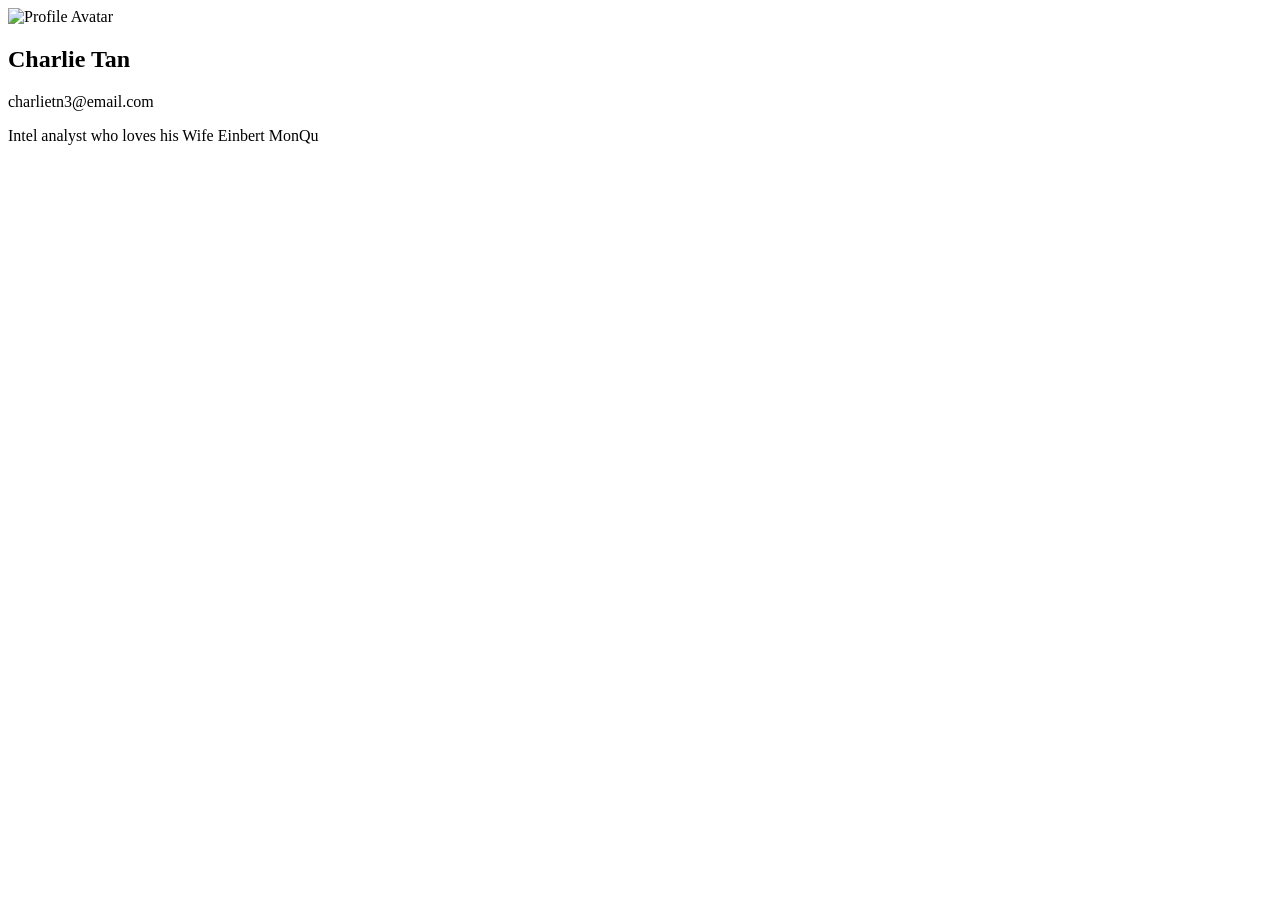
==== profiles/CharlieTan_profile.html @ 90f87e61 "changed names" ====
<!DOCTYPE html>
<html lang="en">
<head>
  <meta charset="UTF-8">
  <title>Profile Card</title>
  <link rel="stylesheet" href="./css/style.css">
</head>
<body>

  <div class="card">
    <img 
      src="./images/avatar.png" 
      alt="Profile Avatar"
      class="avatar"
    >

    <h2 class="name">Charlie Tan</h2>
    <p class="username">charlietn3@email.com</p>

    <p class="bio">
      Intel analyst who loves his Wife Einbert MonQu
    </p>
  </div>

</body>
</html>
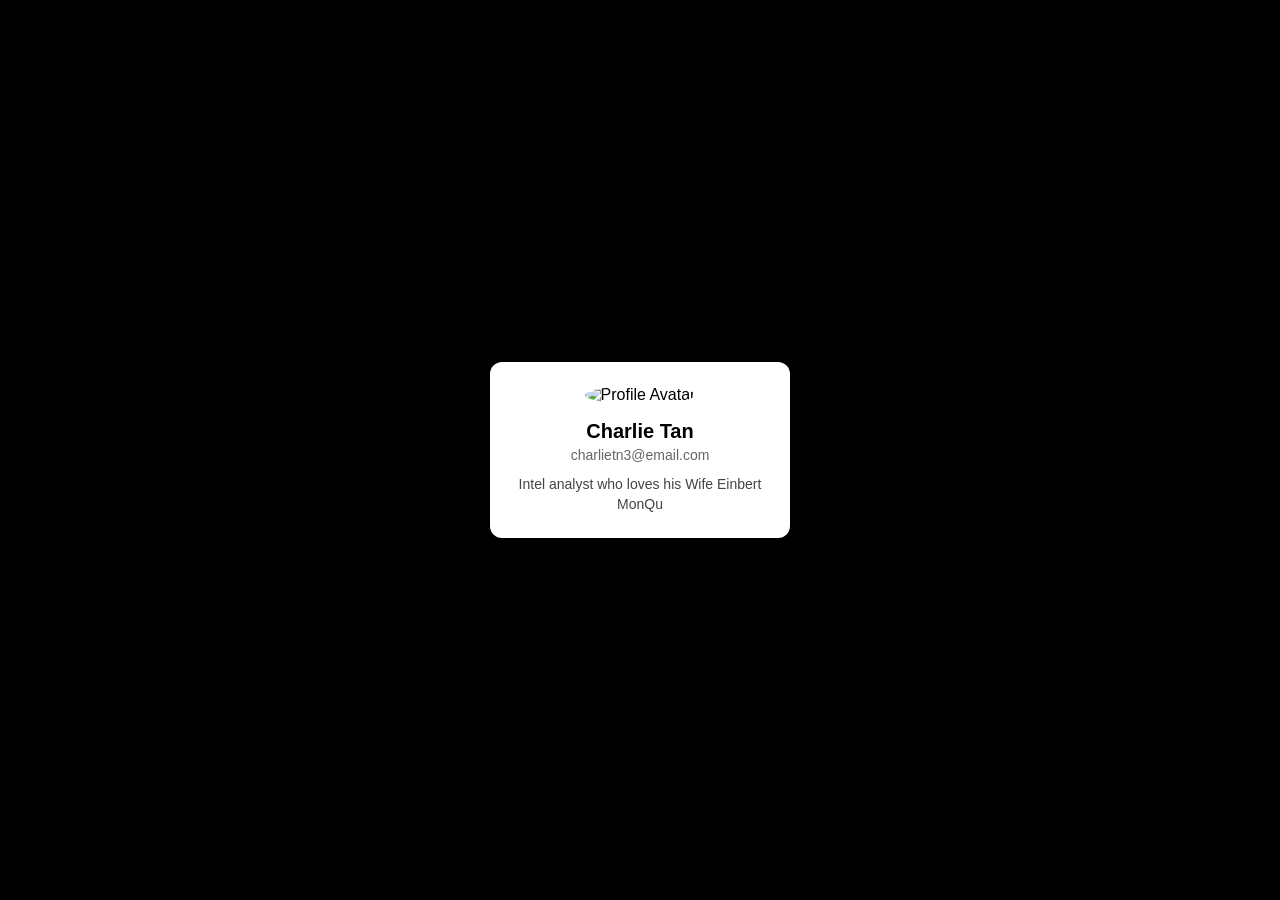
==== commit 079bddea: "reorganization again" ====
--- a/profiles/CharlieTan_profile.html
+++ b/profiles/CharlieTan_profile.html
@@ -3,13 +3,13 @@
 <head>
   <meta charset="UTF-8">
   <title>Profile Card</title>
-  <link rel="stylesheet" href="./css/style.css">
+  <link rel="stylesheet" href="../css/style.css">
 </head>
 <body>
 
   <div class="card">
     <img 
-      src="./images/avatar.png" 
+      src="../images/CharlieTan_avatar.png" 
       alt="Profile Avatar"
       class="avatar"
     >
--- a/css/style.css
+++ b/css/style.css
@@ -0,0 +1,72 @@
+/* default styles */
+* {
+  box-sizing: border-box;
+  margin: 0;
+  padding: 0;
+  font-family: Arial, Helvetica, sans-serif;
+}
+
+body {
+  min-height: 100vh;
+  display: flex;
+  justify-content: center;
+  align-items: center;
+  background-color: #000000;
+}
+
+.bg-image {
+  /* The image used */
+  background-image: url("../images/artistic1-2.jpg");
+
+  /* Add the blur effect */
+  filter: blur(8px);
+  -webkit-filter: blur(8px);
+
+  /* Full height */
+  height: 100%;
+  opacity: 0.8;
+
+  /* Center and scale the image nicely */
+  background-position: center;
+  background-repeat: no-repeat;
+  background-size: cover;
+}
+
+
+/* Card */
+.card {
+  background: #ffffff;
+  width: 300px;
+  padding: 24px;
+  border-radius: 12px;
+  text-align: center;
+  position: absolute;
+  box-shadow: 0 10px 25px rgba(0, 0, 0, 0.7);
+}
+
+/* Avatar */
+.avatar {
+  width: 120px;
+  height: 120px;
+  border-radius: 50%;
+  margin-bottom: 16px;
+}
+
+/* Text */
+.name {
+  font-size: 20px;
+  font-weight: bold;
+  margin-bottom: 4px;
+}
+
+.username {
+  font-size: 14px;
+  color: #666;
+  margin-bottom: 12px;
+}
+
+.bio {
+  font-size: 14px;
+  color: #444;
+  line-height: 1.4;
+}
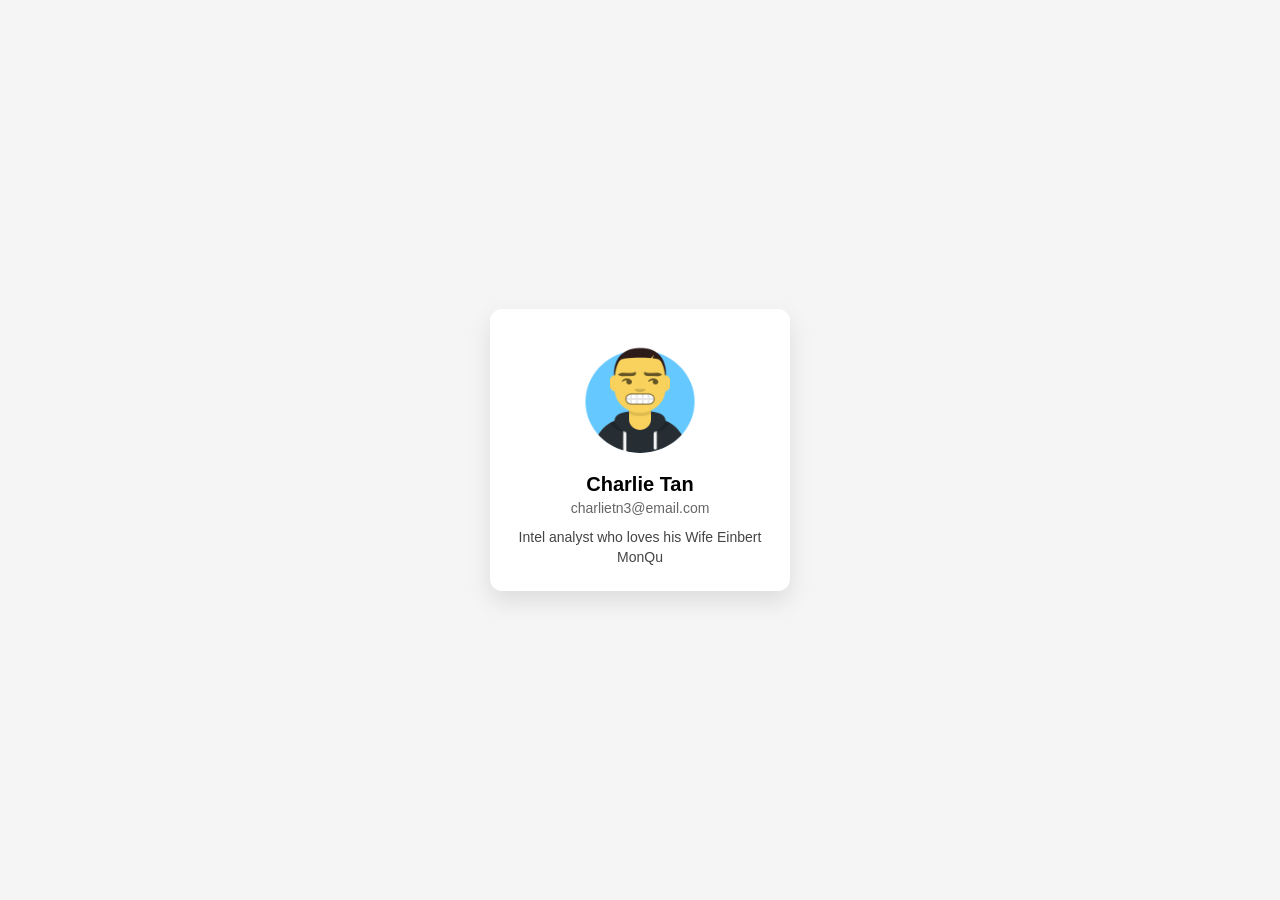
==== commit c77017e6: "fix the issues" ====
--- a/profiles/CharlieTan_profile.html
+++ b/profiles/CharlieTan_profile.html
@@ -3,13 +3,13 @@
 <head>
   <meta charset="UTF-8">
   <title>Profile Card</title>
-  <link rel="stylesheet" href="../css/style.css">
+  <link rel="stylesheet" href="../css/CharlieTan_style.css">
 </head>
 <body>
 
   <div class="card">
     <img 
-      src="../images/CharlieTan_avatar.png" 
+      src="../images/avatars/CharlieTan_avatar.png" 
       alt="Profile Avatar"
       class="avatar"
     >
--- a/css/CharlieTan_style.css
+++ b/css/CharlieTan_style.css
@@ -0,0 +1,52 @@
+/* default styles */
+* {
+  box-sizing: border-box;
+  margin: 0;
+  padding: 0;
+  font-family: Arial, Helvetica, sans-serif;
+}
+
+body {
+  min-height: 100vh;
+  display: flex;
+  justify-content: center;
+  align-items: center;
+  background-color: #f5f5f5;
+}
+
+/* Card */
+.card {
+  background: #ffffff;
+  width: 300px;
+  padding: 24px;
+  border-radius: 12px;
+  text-align: center;
+  box-shadow: 0 10px 25px rgba(0, 0, 0, 0.1);
+}
+
+/* Avatar */
+.avatar {
+  width: 120px;
+  height: 120px;
+  border-radius: 50%;
+  margin-bottom: 16px;
+}
+
+/* Text */
+.name {
+  font-size: 20px;
+  font-weight: bold;
+  margin-bottom: 4px;
+}
+
+.username {
+  font-size: 14px;
+  color: #666;
+  margin-bottom: 12px;
+}
+
+.bio {
+  font-size: 14px;
+  color: #444;
+  line-height: 1.4;
+}
